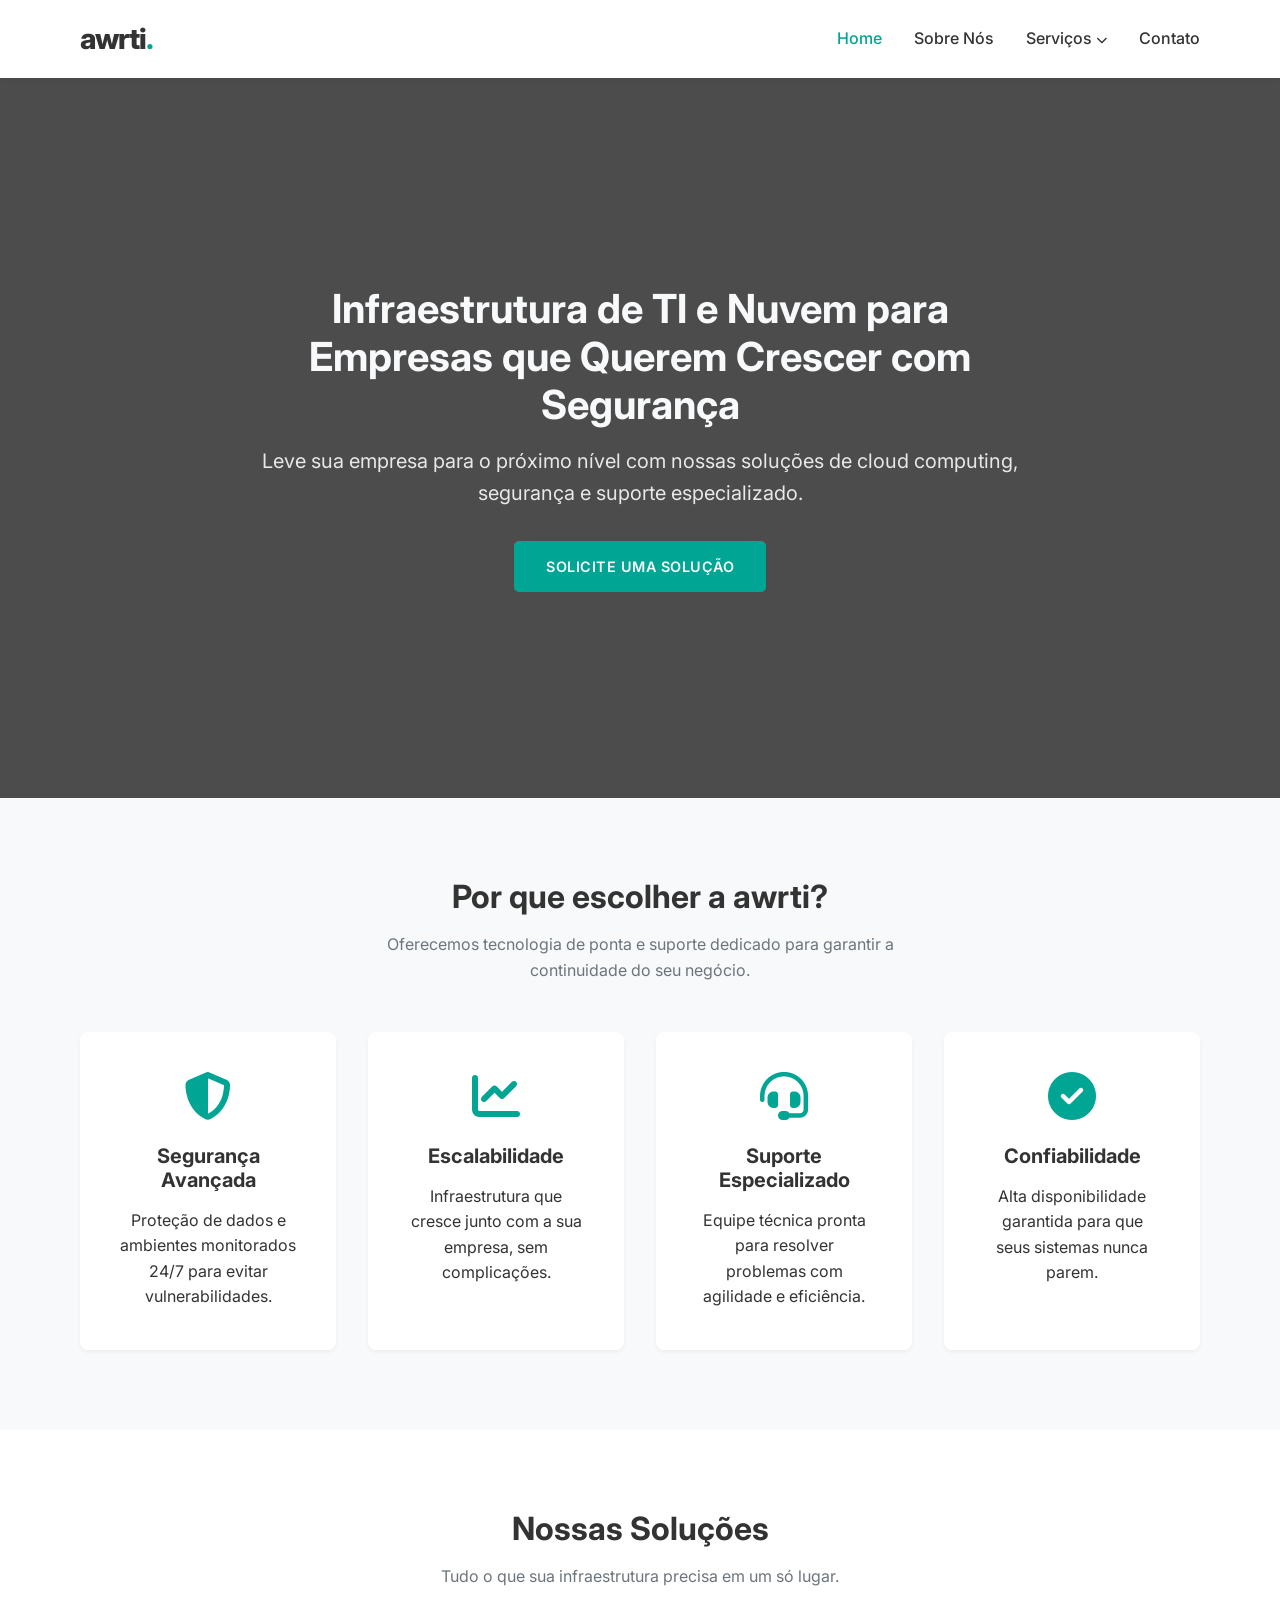
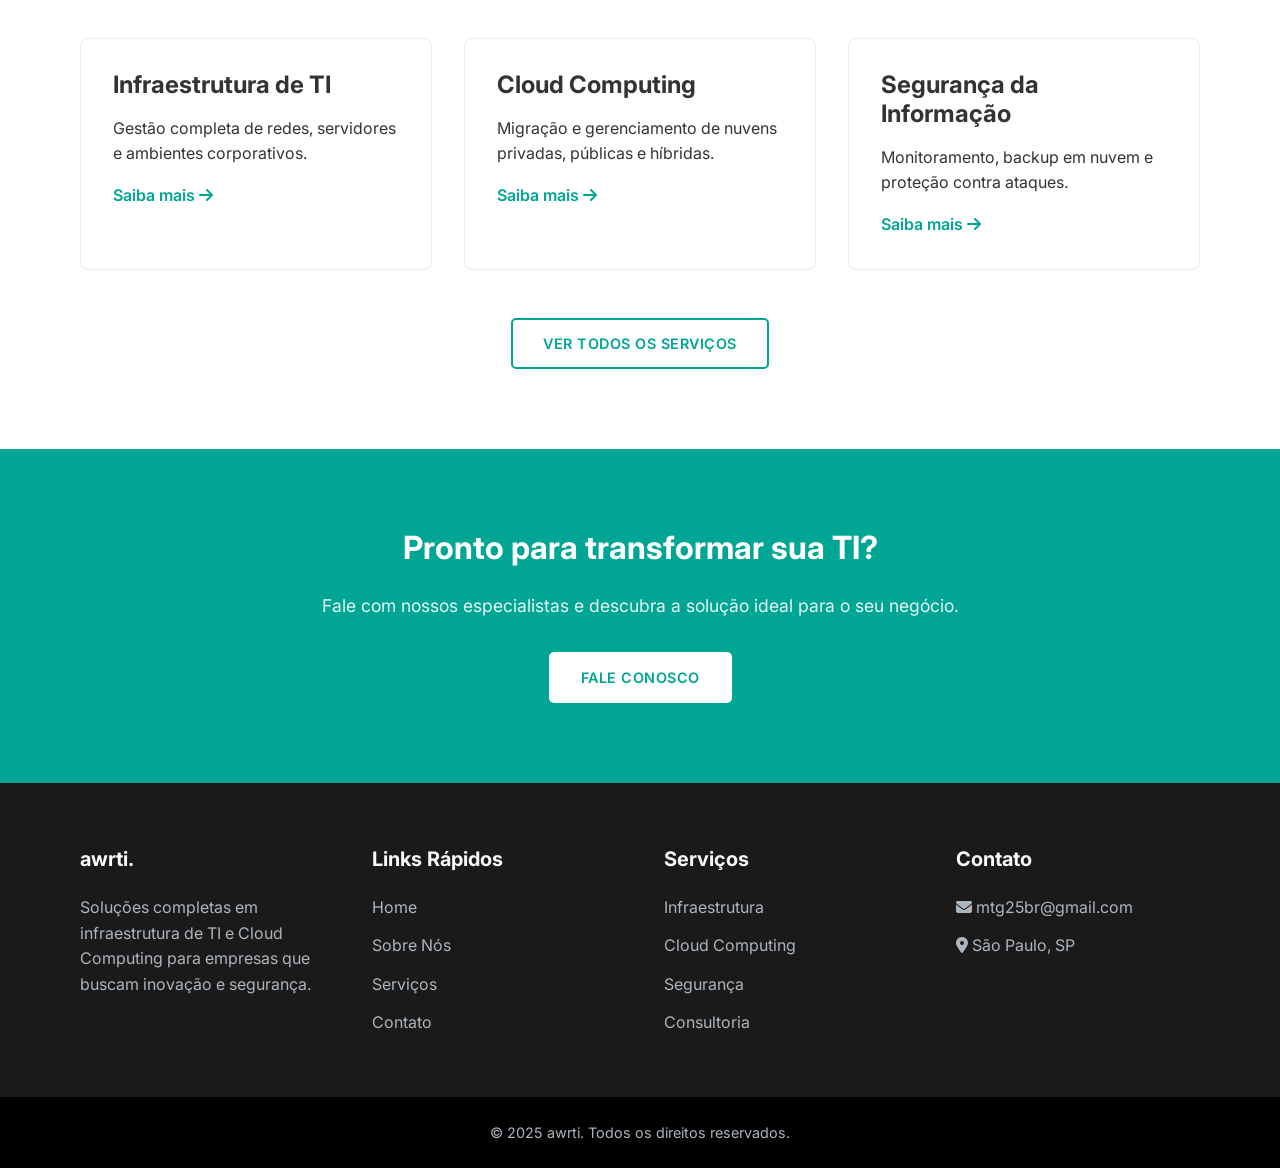
==== index.html @ c88b23f1 "Primeiro commit projeto awrti" ====
<!DOCTYPE html>
<html lang="pt-BR">

<head>
    <meta charset="UTF-8">
    <meta name="viewport" content="width=device-width, initial-scale=1.0">
    <title>awrti | Infraestrutura de TI e Cloud Computing</title>
    <meta name="description"
        content="Soluções de Infraestrutura de TI, Cloud Computing e Segurança para empresas que buscam crescimento e estabilidade.">
    <link rel="preconnect" href="https://fonts.googleapis.com">
    <link rel="preconnect" href="https://fonts.gstatic.com" crossorigin>
    <link href="https://fonts.googleapis.com/css2?family=Inter:wght@300;400;500;600;700;800&display=swap"
        rel="stylesheet">
    <link rel="stylesheet" href="https://cdnjs.cloudflare.com/ajax/libs/font-awesome/6.4.0/css/all.min.css">
    <link rel="stylesheet" href="style.css">
</head>

<body>

    <!-- Header -->
    <header>
        <div class="container">
            <nav>
                <div class="logo">awrti<span>.</span></div>
                <ul class="nav-links">
                    <li><a href="index.html" class="active">Home</a></li>
                    <li><a href="about.html">Sobre Nós</a></li>
                    <li class="dropdown">
                        <a href="services.html">Serviços <i class="fas fa-chevron-down"
                                style="font-size: 0.7em;"></i></a>
                        <ul class="dropdown-menu">
                            <li><a href="infrastructure.html">Infraestrutura</a></li>
                            <li><a href="cloud.html">Cloud Computing</a></li>
                            <li><a href="hosting.html">Hospedagem</a></li>
                            <li><a href="backup.html">Backup em Nuvem</a></li>
                            <li><a href="monitoring.html">Monitoramento</a></li>
                            <li><a href="security.html">Segurança</a></li>
                            <li><a href="virtualization.html">Virtualização</a></li>
                            <li><a href="network.html">Redes</a></li>
                            <li><a href="support.html">Suporte Técnico</a></li>
                        </ul>
                    </li>
                    <li><a href="contact.html">Contato</a></li>
                </ul>
                <div class="burger">
                    <div class="line1"></div>
                    <div class="line2"></div>
                    <div class="line3"></div>
                </div>
            </nav>
        </div>
    </header>

    <!-- Hero Section -->
    <section class="hero">
        <div class="container hero-content">
            <h1>Infraestrutura de TI e Nuvem para Empresas que Querem Crescer com Segurança</h1>
            <p>Leve sua empresa para o próximo nível com nossas soluções de cloud computing, segurança e suporte
                especializado.</p>
            <a href="contact.html" class="btn">Solicite uma Solução</a>
        </div>
    </section>

    <!-- Why Choose Us -->
    <section class="section-padding features">
        <div class="container">
            <div class="section-title text-center">
                <h2>Por que escolher a awrti?</h2>
                <p>Oferecemos tecnologia de ponta e suporte dedicado para garantir a continuidade do seu negócio.</p>
            </div>
            <div class="features-grid">
                <div class="feature-card">
                    <i class="fas fa-shield-alt feature-icon"></i>
                    <h3>Segurança Avançada</h3>
                    <p>Proteção de dados e ambientes monitorados 24/7 para evitar vulnerabilidades.</p>
                </div>
                <div class="feature-card">
                    <i class="fas fa-chart-line feature-icon"></i>
                    <h3>Escalabilidade</h3>
                    <p>Infraestrutura que cresce junto com a sua empresa, sem complicações.</p>
                </div>
                <div class="feature-card">
                    <i class="fas fa-headset feature-icon"></i>
                    <h3>Suporte Especializado</h3>
                    <p>Equipe técnica pronta para resolver problemas com agilidade e eficiência.</p>
                </div>
                <div class="feature-card">
                    <i class="fas fa-check-circle feature-icon"></i>
                    <h3>Confiabilidade</h3>
                    <p>Alta disponibilidade garantida para que seus sistemas nunca parem.</p>
                </div>
            </div>
        </div>
    </section>

    <!-- Services Summary -->
    <section class="section-padding services-preview">
        <div class="container">
            <div class="section-title text-center">
                <h2>Nossas Soluções</h2>
                <p>Tudo o que sua infraestrutura precisa em um só lugar.</p>
            </div>
            <div class="features-grid">
                <div class="service-card-preview">
                    <div class="service-content">
                        <h3>Infraestrutura de TI</h3>
                        <p>Gestão completa de redes, servidores e ambientes corporativos.</p>
                        <a href="infrastructure.html" class="service-link">Saiba mais <i
                                class="fas fa-arrow-right"></i></a>
                    </div>
                </div>
                <div class="service-card-preview">
                    <div class="service-content">
                        <h3>Cloud Computing</h3>
                        <p>Migração e gerenciamento de nuvens privadas, públicas e híbridas.</p>
                        <a href="cloud.html" class="service-link">Saiba mais <i class="fas fa-arrow-right"></i></a>
                    </div>
                </div>
                <div class="service-card-preview">
                    <div class="service-content">
                        <h3>Segurança da Informação</h3>
                        <p>Monitoramento, backup em nuvem e proteção contra ataques.</p>
                        <a href="security.html" class="service-link">Saiba mais <i class="fas fa-arrow-right"></i></a>
                    </div>
                </div>
            </div>
            <div class="text-center" style="margin-top: 3rem;">
                <a href="services.html" class="btn btn-outline">Ver Todos os Serviços</a>
            </div>
        </div>
    </section>

    <!-- Call to Action Contact -->
    <section class="section-padding" style="background-color: var(--primary-color); color: white;">
        <div class="container text-center">
            <h2 style="color: white; margin-bottom: 1.5rem;">Pronto para transformar sua TI?</h2>
            <p style="color: rgba(255,255,255,0.9); margin-bottom: 2rem; font-size: 1.1rem;">Fale com nossos
                especialistas e descubra a solução ideal para o seu negócio.</p>
            <a href="contact.html" class="btn"
                style="background-color: white; color: var(--primary-color); border-color: white;">Fale Conosco</a>
        </div>
    </section>

    <!-- Footer -->
    <footer>
        <div class="container">
            <div class="footer-grid">
                <div class="footer-col">
                    <h4>awrti<span>.</span></h4>
                    <p>Soluções completas em infraestrutura de TI e Cloud Computing para empresas que buscam inovação e
                        segurança.</p>
                </div>
                <div class="footer-col">
                    <h4>Links Rápidos</h4>
                    <ul>
                        <li><a href="index.html">Home</a></li>
                        <li><a href="about.html">Sobre Nós</a></li>
                        <li><a href="services.html">Serviços</a></li>
                        <li><a href="contact.html">Contato</a></li>
                    </ul>
                </div>
                <div class="footer-col">
                    <h4>Serviços</h4>
                    <ul>
                        <li><a href="infrastructure.html">Infraestrutura</a></li>
                        <li><a href="cloud.html">Cloud Computing</a></li>
                        <li><a href="security.html">Segurança</a></li>
                        <li><a href="support.html">Consultoria</a></li>
                    </ul>
                </div>
                <div class="footer-col">
                    <h4>Contato</h4>
                    <ul>
                        <li><i class="fas fa-envelope"></i> mtg25br@gmail.com</li>
                        <li><i class="fas fa-map-marker-alt"></i> São Paulo, SP</li>
                    </ul>
                </div>
            </div>
        </div>
        <div class="footer-bottom">
            <p>&copy; 2025 awrti. Todos os direitos reservados.</p>
        </div>
    </footer>

    <script src="script.js"></script>
</body>

</html>
---- style.css ----
/* 
   awrti - IT Infrastructure & Cloud Services 
   Primary Color: #00A594
*/

:root {
    --primary-color: #00A594;
    --primary-dark: #008f80;
    --primary-light: #e6f6f4;
    --text-color: #333333;
    --bg-light: #f8f9fa;
    --bg-white: #ffffff;
    --bg-dark: #1a1a1a;
    --text-light: #f8f9fa;
    --gray-medium: #6c757d;
    --border-color: #e9ecef;
    --font-main: 'Inter', system-ui, -apple-system, sans-serif;
    --shadow-sm: 0 2px 4px rgba(0, 0, 0, 0.05);
    --shadow-md: 0 4px 6px rgba(0, 0, 0, 0.1);
    --shadow-lg: 0 10px 15px rgba(0, 0, 0, 0.1);
    --transition: all 0.3s ease;
}

* {
    margin: 0;
    padding: 0;
    box-sizing: border-box;
}

body {
    font-family: var(--font-main);
    color: var(--text-color);
    line-height: 1.6;
    background-color: var(--bg-white);
    overflow-x: hidden;
}

a {
    text-decoration: none;
    color: inherit;
    transition: var(--transition);
}

ul {
    list-style: none;
}

img {
    max-width: 100%;
    height: auto;
    display: block;
}

/* Typography */
h1,
h2,
h3,
h4,
h5,
h6 {
    font-weight: 700;
    line-height: 1.2;
    margin-bottom: 1rem;
}

h1 {
    font-size: 2.5rem;
}

h2 {
    font-size: 2rem;
}

h3 {
    font-size: 1.5rem;
}

@media (max-width: 768px) {
    h1 {
        font-size: 2rem;
    }

    h2 {
        font-size: 1.75rem;
    }
}

/* Utilities */
.container {
    width: 90%;
    max-width: 1200px;
    margin: 0 auto;
    padding: 0 1rem;
}

.btn {
    display: inline-block;
    padding: 12px 30px;
    background-color: var(--primary-color);
    color: var(--text-light);
    border-radius: 5px;
    font-weight: 600;
    text-transform: uppercase;
    letter-spacing: 0.5px;
    border: 2px solid var(--primary-color);
    cursor: pointer;
    font-size: 0.9rem;
}

.btn:hover {
    background-color: var(--primary-dark);
    border-color: var(--primary-dark);
    transform: translateY(-2px);
    box-shadow: var(--shadow-md);
}

.btn-outline {
    background-color: transparent;
    color: var(--primary-color);
}

.btn-outline:hover {
    background-color: var(--primary-color);
    color: var(--text-light);
}

.section-padding {
    padding: 80px 0;
}

.text-center {
    text-align: center;
}

.text-primary {
    color: var(--primary-color);
}

/* Header & Nav */
header {
    background-color: var(--bg-white);
    box-shadow: var(--shadow-sm);
    position: sticky;
    top: 0;
    z-index: 1000;
    padding: 1rem 0;
}

nav {
    display: flex;
    justify-content: space-between;
    align-items: center;
}

.logo {
    font-size: 1.8rem;
    font-weight: 800;
    color: var(--text-color);
    letter-spacing: -1px;
}

.logo span {
    color: var(--primary-color);
}

.nav-links {
    display: flex;
    gap: 2rem;
    align-items: center;
}

.nav-links li {
    position: relative;
}

.nav-links a {
    font-weight: 500;
    font-size: 1rem;
    color: var(--text-color);
    padding: 10px 0;
}

.nav-links a:hover,
.nav-links a.active {
    color: var(--primary-color);
}

/* Dropdown Menu */
.dropdown-menu {
    position: absolute;
    top: 100%;
    left: 0;
    background-color: var(--bg-white);
    box-shadow: var(--shadow-md);
    border-radius: 5px;
    min-width: 200px;
    opacity: 0;
    visibility: hidden;
    transform: translateY(10px);
    transition: var(--transition);
    padding: 10px 0;
    z-index: 1001;
}

.dropdown:hover .dropdown-menu {
    opacity: 1;
    visibility: visible;
    transform: translateY(0);
}

.dropdown-menu li {
    padding: 0;
}

.dropdown-menu a {
    display: block;
    padding: 10px 20px;
    color: var(--text-color);
    font-weight: 400;
    font-size: 0.95rem;
    white-space: nowrap;
}

.dropdown-menu a:hover {
    background-color: var(--bg-light);
    color: var(--primary-color);
}

.burger {
    display: none;
    cursor: pointer;
}

.burger div {
    width: 25px;
    height: 3px;
    background-color: var(--text-color);
    margin: 5px;
    transition: var(--transition);
}

/* Hero Section */
.hero {
    background-image: linear-gradient(rgba(0, 0, 0, 0.7), rgba(0, 0, 0, 0.7)), url('https://images.unsplash.com/photo-1451187580459-43490279c0fa?ixlib=rb-4.0.3&auto=format&fit=crop&w=1950&q=80');
    background-size: cover;
    background-position: center;
    height: 80vh;
    min-height: 500px;
    display: flex;
    align-items: center;
    color: var(--text-light);
    text-align: center;
}

.hero-content {
    max-width: 800px;
    margin: 0 auto;
}

.hero p {
    font-size: 1.25rem;
    margin-bottom: 2rem;
    opacity: 0.9;
}

/* Page Headers (with background images) */
.page-header {
    background-size: cover;
    background-position: center;
    height: 300px;
    display: flex;
    align-items: center;
    justify-content: center;
    color: var(--text-light);
    text-align: center;
    position: relative;
    padding-top: 60px;
    background-color: var(--bg-dark);
    /* Fallback color */
}

.page-header::before {
    content: '';
    position: absolute;
    top: 0;
    left: 0;
    width: 100%;
    height: 100%;
    background-color: rgba(0, 0, 0, 0.6);
}

.page-header .container {
    position: relative;
    z-index: 2;
}

/* Specific Header Backgrounds */
.header-about {
    background-image: url('https://images.unsplash.com/photo-1522071820081-009f0129c71c?ixlib=rb-4.0.3&auto=format&fit=crop&w=1350&q=80');
}

.header-services {
    background-image: url('https://images.unsplash.com/photo-1542744173-8e7e53415bb0?ixlib=rb-4.0.3&auto=format&fit=crop&w=1350&q=80');
}

.header-contact {
    background-image: url('https://images.unsplash.com/photo-1486312338219-ce68d2c6f44d?ixlib=rb-4.0.3&auto=format&fit=crop&w=1350&q=80');
}

.header-infrastructure {
    background-image: url('https://images.unsplash.com/photo-1596766746830-466d13bd699f?ixlib=rb-4.0.3&auto=format&fit=crop&w=1350&q=80');
}

.header-cloud {
    background-image: url('https://images.unsplash.com/photo-1451187580459-43490279c0fa?ixlib=rb-4.0.3&auto=format&fit=crop&w=1350&q=80');
}

.header-hosting {
    background-image: url('https://images.unsplash.com/photo-1563986768494-4dee46a38531?ixlib=rb-4.0.3&auto=format&fit=crop&w=1350&q=80');
}

.header-backup {
    background-image: url('https://images.unsplash.com/photo-1544377193-33dcf4d68fb5?ixlib=rb-4.0.3&auto=format&fit=crop&w=1350&q=80');
}

.header-monitoring {
    background-image: url('https://images.unsplash.com/photo-1551288049-bebda4e38f71?ixlib=rb-4.0.3&auto=format&fit=crop&w=1350&q=80');
}

.header-security {
    background-image: url('https://images.unsplash.com/photo-1563986768609-322da13575f3?ixlib=rb-4.0.3&auto=format&fit=crop&w=1350&q=80');
}

.header-virtualization {
    background-image: url('https://images.unsplash.com/photo-1542601906990-b4d3fb7d5c73?ixlib=rb-4.0.3&auto=format&fit=crop&w=1350&q=80');
}

.header-network {
    background-image: url('https://images.unsplash.com/photo-1451187580459-43490279c0fa?ixlib=rb-4.0.3&auto=format&fit=crop&w=1350&q=80');
}

.header-support {
    background-image: url('https://images.unsplash.com/photo-1486312338219-ce68d2c6f44d?ixlib=rb-4.0.3&auto=format&fit=crop&w=1350&q=80');
}


/* Features / Benefits */
.features {
    background-color: var(--bg-light);
}

.section-title {
    margin-bottom: 3rem;
}

.section-title h2 {
    color: var(--text-color);
    margin-bottom: 1rem;
}

.section-title p {
    color: var(--gray-medium);
    max-width: 600px;
    margin: 0 auto;
}

.features-grid {
    display: grid;
    grid-template-columns: repeat(auto-fit, minmax(250px, 1fr));
    gap: 2rem;
}

.feature-card {
    background: var(--bg-white);
    padding: 2.5rem;
    border-radius: 8px;
    box-shadow: var(--shadow-sm);
    transition: var(--transition);
    text-align: center;
}

.feature-card:hover {
    transform: translateY(-10px);
    box-shadow: var(--shadow-lg);
}

.feature-icon {
    font-size: 3rem;
    color: var(--primary-color);
    margin-bottom: 1.5rem;
}

.feature-card h3 {
    margin-bottom: 1rem;
    font-size: 1.25rem;
}

/* Services Preview */
.services-preview {
    background-color: var(--bg-white);
}

.service-card-preview {
    display: flex;
    flex-direction: column;
    border: 1px solid var(--border-color);
    border-radius: 8px;
    overflow: hidden;
    transition: var(--transition);
}

.service-card-preview:hover {
    border-color: var(--primary-color);
    box-shadow: var(--shadow-md);
}

.service-content {
    padding: 2rem;
}

.service-content h3 {
    margin-bottom: 1rem;
    color: var(--text-color);
}

.service-link {
    color: var(--primary-color);
    font-weight: 600;
    margin-top: 1rem;
    display: inline-block;
}

/* About Content */
.about-content {
    display: flex;
    flex-wrap: wrap;
    align-items: center;
    gap: 4rem;
}

.about-text {
    flex: 1;
    min-width: 300px;
}

.about-image {
    flex: 1;
    min-width: 300px;
}

.about-image img {
    border-radius: 8px;
    box-shadow: var(--shadow-lg);
}

.values-grid {
    display: grid;
    grid-template-columns: repeat(auto-fit, minmax(300px, 1fr));
    gap: 2rem;
    margin-top: 3rem;
}

.value-card {
    background: var(--bg-light);
    padding: 2rem;
    border-radius: 8px;
    border-left: 4px solid var(--primary-color);
}

/* Services Page Styles */
.services-grid-page {
    display: grid;
    grid-template-columns: repeat(auto-fit, minmax(300px, 1fr));
    gap: 2rem;
}

.service-full-card {
    background: var(--bg-white);
    border-radius: 8px;
    overflow: hidden;
    box-shadow: var(--shadow-sm);
    transition: var(--transition);
    border: 1px solid var(--border-color);
    display: block;
    /* Make whole card clickable */
    color: inherit;
    text-decoration: none;
}

.service-full-card:hover {
    box-shadow: var(--shadow-md);
    border-color: var(--primary-color);
    transform: translateY(-5px);
}

.service-header {
    background-color: var(--bg-light);
    padding: 2rem;
    display: flex;
    align-items: center;
    gap: 1rem;
    border-bottom: 1px solid var(--border-color);
}

.service-header i {
    font-size: 2rem;
    color: var(--primary-color);
}

.service-body {
    padding: 2rem;
}

/* Service Detail Page */
.service-detail-content {
    display: flex;
    flex-wrap: wrap;
    gap: 4rem;
    align-items: flex-start;
}

.service-text {
    flex: 2;
    min-width: 300px;
}

.service-sidebar {
    flex: 1;
    min-width: 250px;
    background: var(--bg-light);
    padding: 2rem;
    border-radius: 8px;
}

.service-sidebar h3 {
    margin-bottom: 1.5rem;
    font-size: 1.25rem;
    border-bottom: 2px solid var(--primary-color);
    display: inline-block;
    padding-bottom: 5px;
}

.service-sidebar ul li {
    margin-bottom: 1rem;
}

.service-sidebar ul li a {
    display: block;
    padding: 10px;
    background: var(--bg-white);
    border-radius: 5px;
    transition: var(--transition);
    border: 1px solid var(--border-color);
}

.service-sidebar ul li a:hover,
.service-sidebar ul li a.active {
    background: var(--primary-color);
    color: white;
    border-color: var(--primary-color);
}

/* Contact Page Styles */
.contact-wrapper {
    display: flex;
    flex-wrap: wrap;
    gap: 4rem;
}

.contact-info {
    flex: 1;
    min-width: 300px;
}

.contact-form-container {
    flex: 2;
    min-width: 300px;
    background: var(--bg-white);
    padding: 2rem;
    border-radius: 8px;
    box-shadow: var(--shadow-md);
}

.info-item {
    display: flex;
    align-items: flex-start;
    margin-bottom: 2rem;
}

.info-item i {
    font-size: 1.5rem;
    color: var(--primary-color);
    margin-right: 1rem;
    margin-top: 5px;
}

.form-group {
    margin-bottom: 1.5rem;
}

.form-group label {
    display: block;
    margin-bottom: 0.5rem;
    font-weight: 500;
}

.form-group input,
.form-group select,
.form-group textarea {
    width: 100%;
    padding: 12px;
    border: 1px solid var(--border-color);
    border-radius: 5px;
    font-family: inherit;
    font-size: 1rem;
    transition: var(--transition);
}

.form-group input:focus,
.form-group select:focus,
.form-group textarea:focus {
    outline: none;
    border-color: var(--primary-color);
    box-shadow: 0 0 0 3px rgba(0, 165, 148, 0.1);
}

/* Footer */
footer {
    background-color: var(--bg-dark);
    color: #adb5bd;
    padding: 4rem 0 0;
}

.footer-grid {
    display: grid;
    grid-template-columns: repeat(auto-fit, minmax(200px, 1fr));
    gap: 3rem;
    margin-bottom: 3rem;
}

.footer-col h4 {
    color: var(--text-light);
    margin-bottom: 1.5rem;
    font-size: 1.25rem;
}

.footer-col ul li {
    margin-bottom: 0.8rem;
}

.footer-col ul li a:hover {
    color: var(--primary-color);
}

.footer-bottom {
    background-color: #000;
    padding: 1.5rem 0;
    text-align: center;
    font-size: 0.9rem;
}

/* Mobile Nav */
.nav-active {
    display: flex;
}

@media (max-width: 768px) {
    .nav-links {
        position: absolute;
        right: 0px;
        height: 92vh;
        top: 8vh;
        background-color: var(--bg-white);
        display: flex;
        flex-direction: column;
        align-items: center;
        width: 100%;
        /* Full width */
        transform: translateX(100%);
        transition: transform 0.5s ease-in;
        padding-top: 2rem;
        box-shadow: var(--shadow-lg);
        overflow-y: auto;
    }

    .nav-links.nav-active {
        transform: translateX(0%);
    }

    header {
        overflow: visible;
        /* Allow dropdowns to overflow if needed, but mobile usually stacks */
    }

    .nav-links {
        top: 70px;
        /* Adjust based on header height */
    }

    .burger {
        display: block;
    }

    /* Mobile Dropdown */
    .dropdown-menu {
        position: static;
        box-shadow: none;
        opacity: 1;
        visibility: visible;
        transform: none;
        background-color: var(--bg-light);
        width: 100%;
        text-align: center;
        display: none;
        /* Hidden by default on mobile */
    }

    .dropdown.active .dropdown-menu {
        display: block;
    }

    .dropdown>a::after {
        content: ' ▼';
        font-size: 0.8em;
    }
}
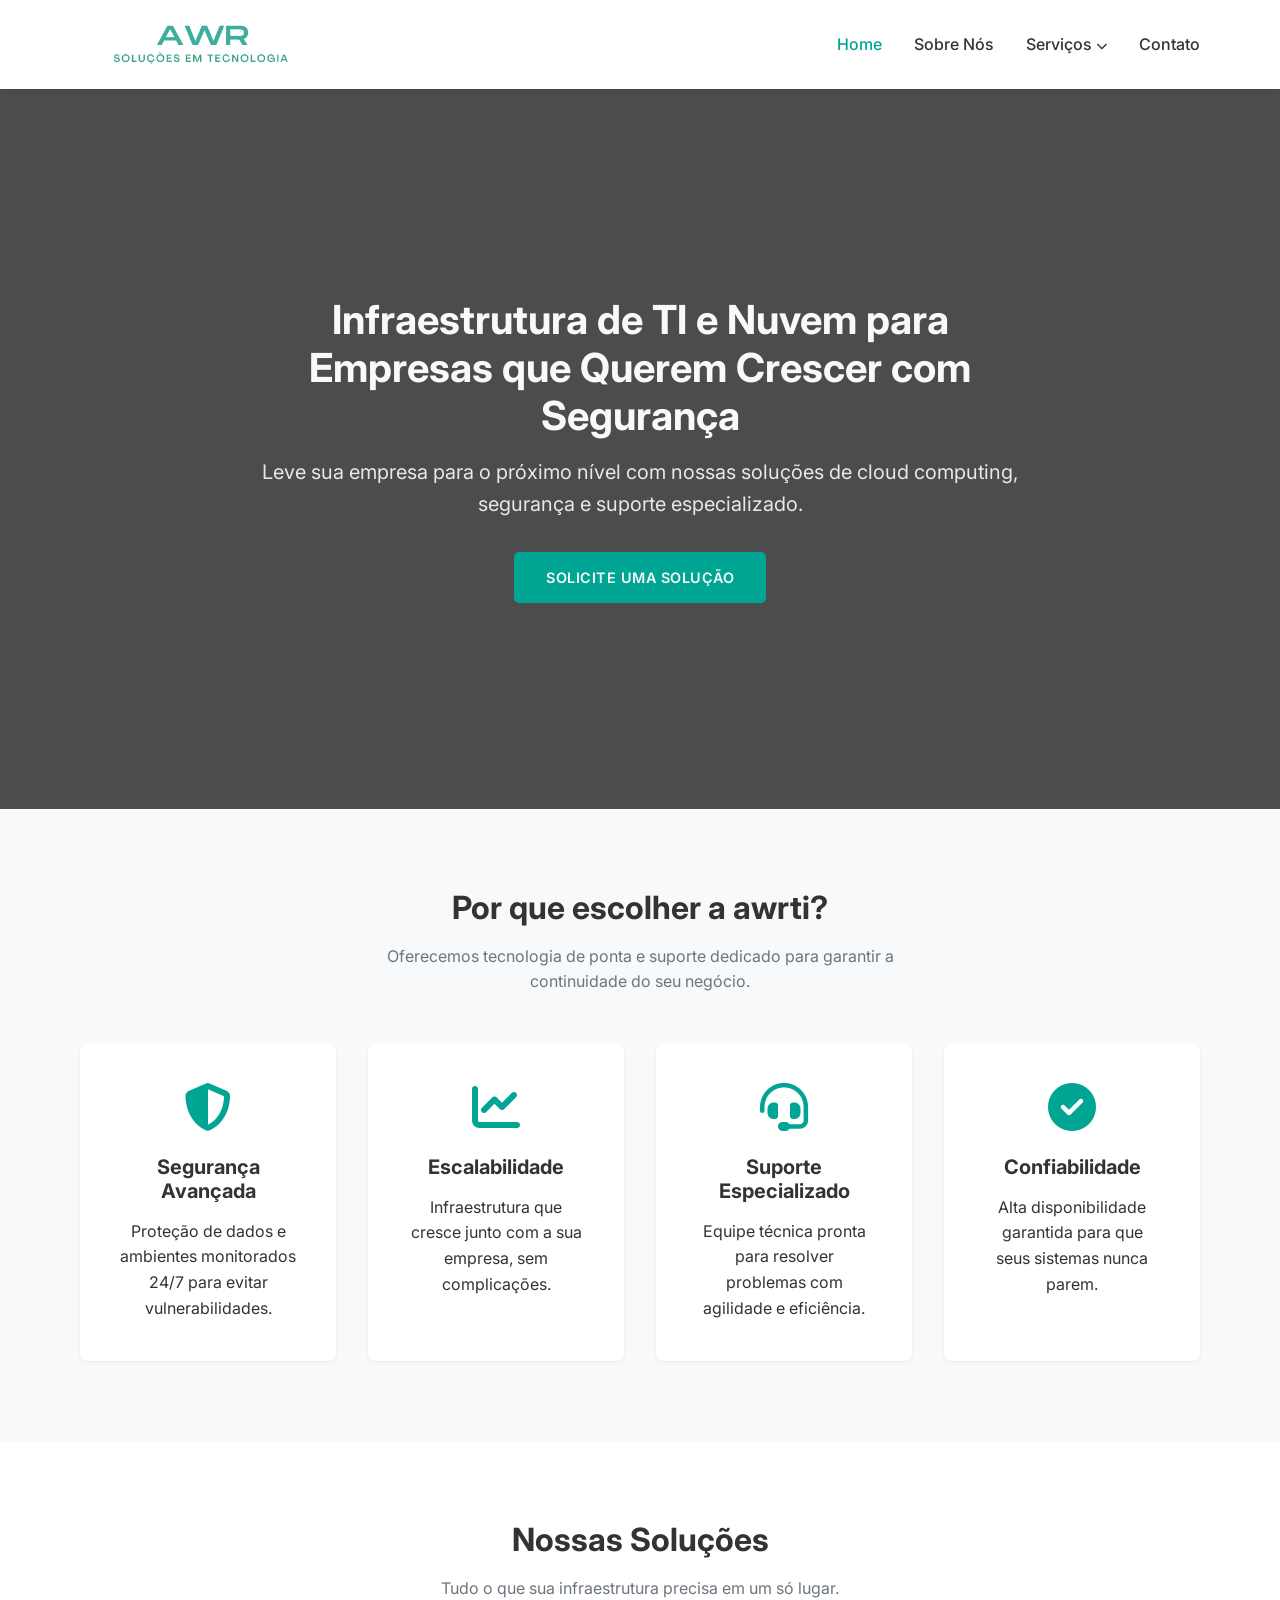
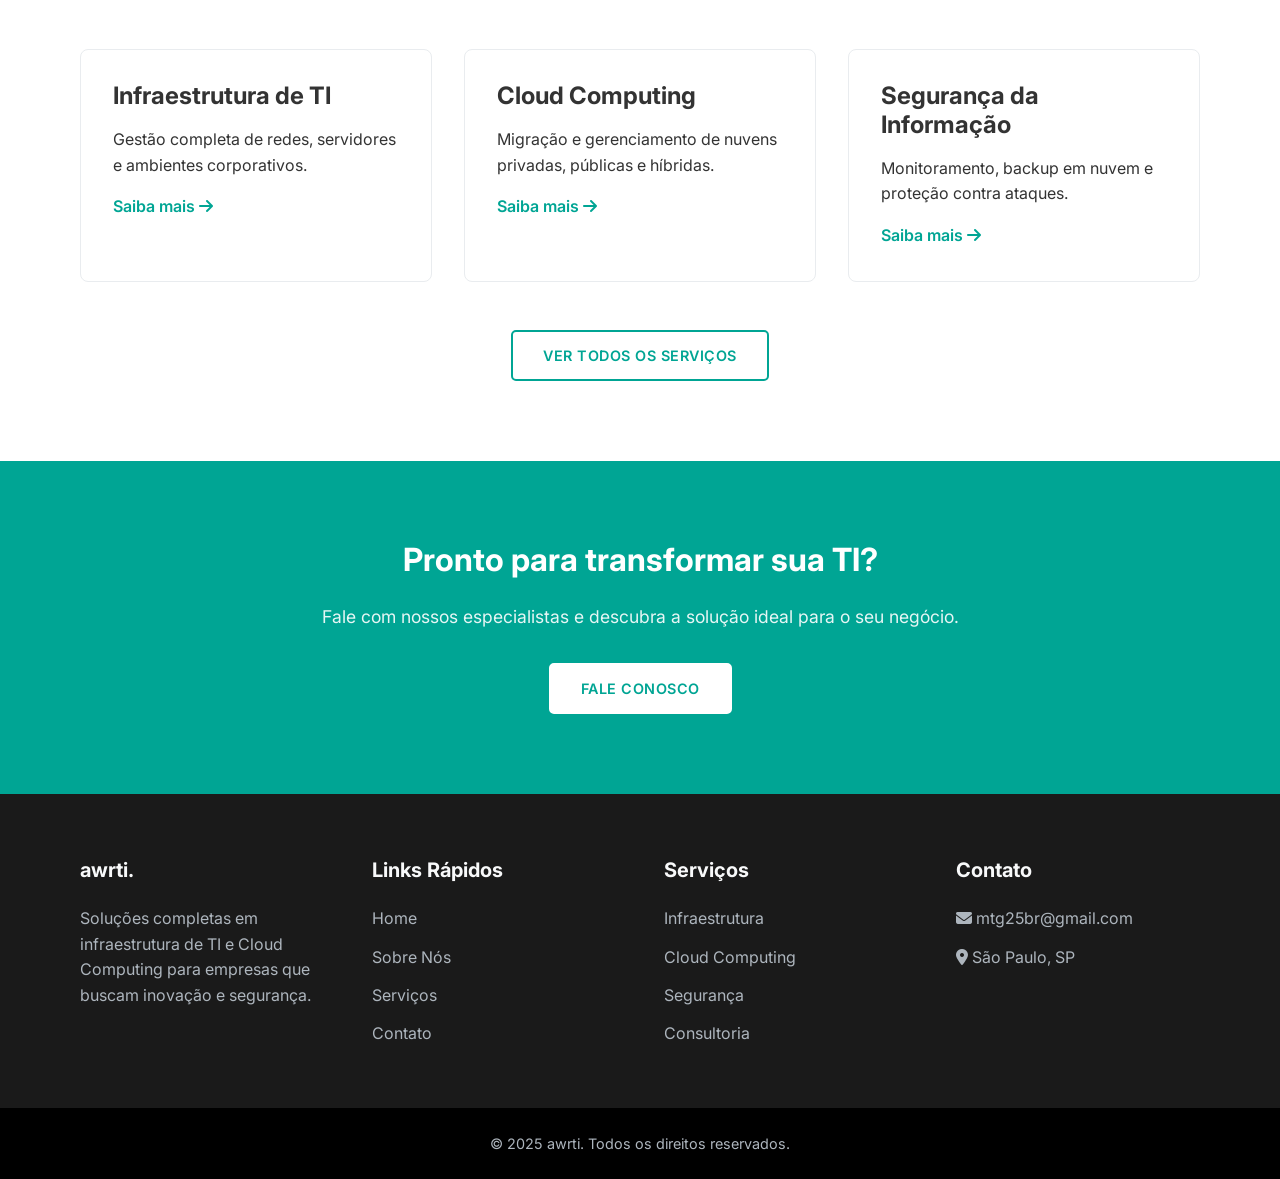
==== commit 732113a1: "Atualizado logo do header das páginas" ====
--- a/index.html
+++ b/index.html
@@ -21,7 +21,7 @@
     <header>
         <div class="container">
             <nav>
-                <div class="logo">awrti<span>.</span></div>
+                <div class="logo"><img src="./images/texto_logo_transparente.png" alt=""></div>
                 <ul class="nav-links">
                     <li><a href="index.html" class="active">Home</a></li>
                     <li><a href="about.html">Sobre Nós</a></li>
--- a/style.css
+++ b/style.css
@@ -153,14 +153,8 @@
 }
 
 .logo {
-    font-size: 1.8rem;
-    font-weight: 800;
-    color: var(--text-color);
-    letter-spacing: -1px;
-}
-
-.logo span {
-    color: var(--primary-color);
+    width: 22%;
+    padding: 0%;
 }
 
 .nav-links {
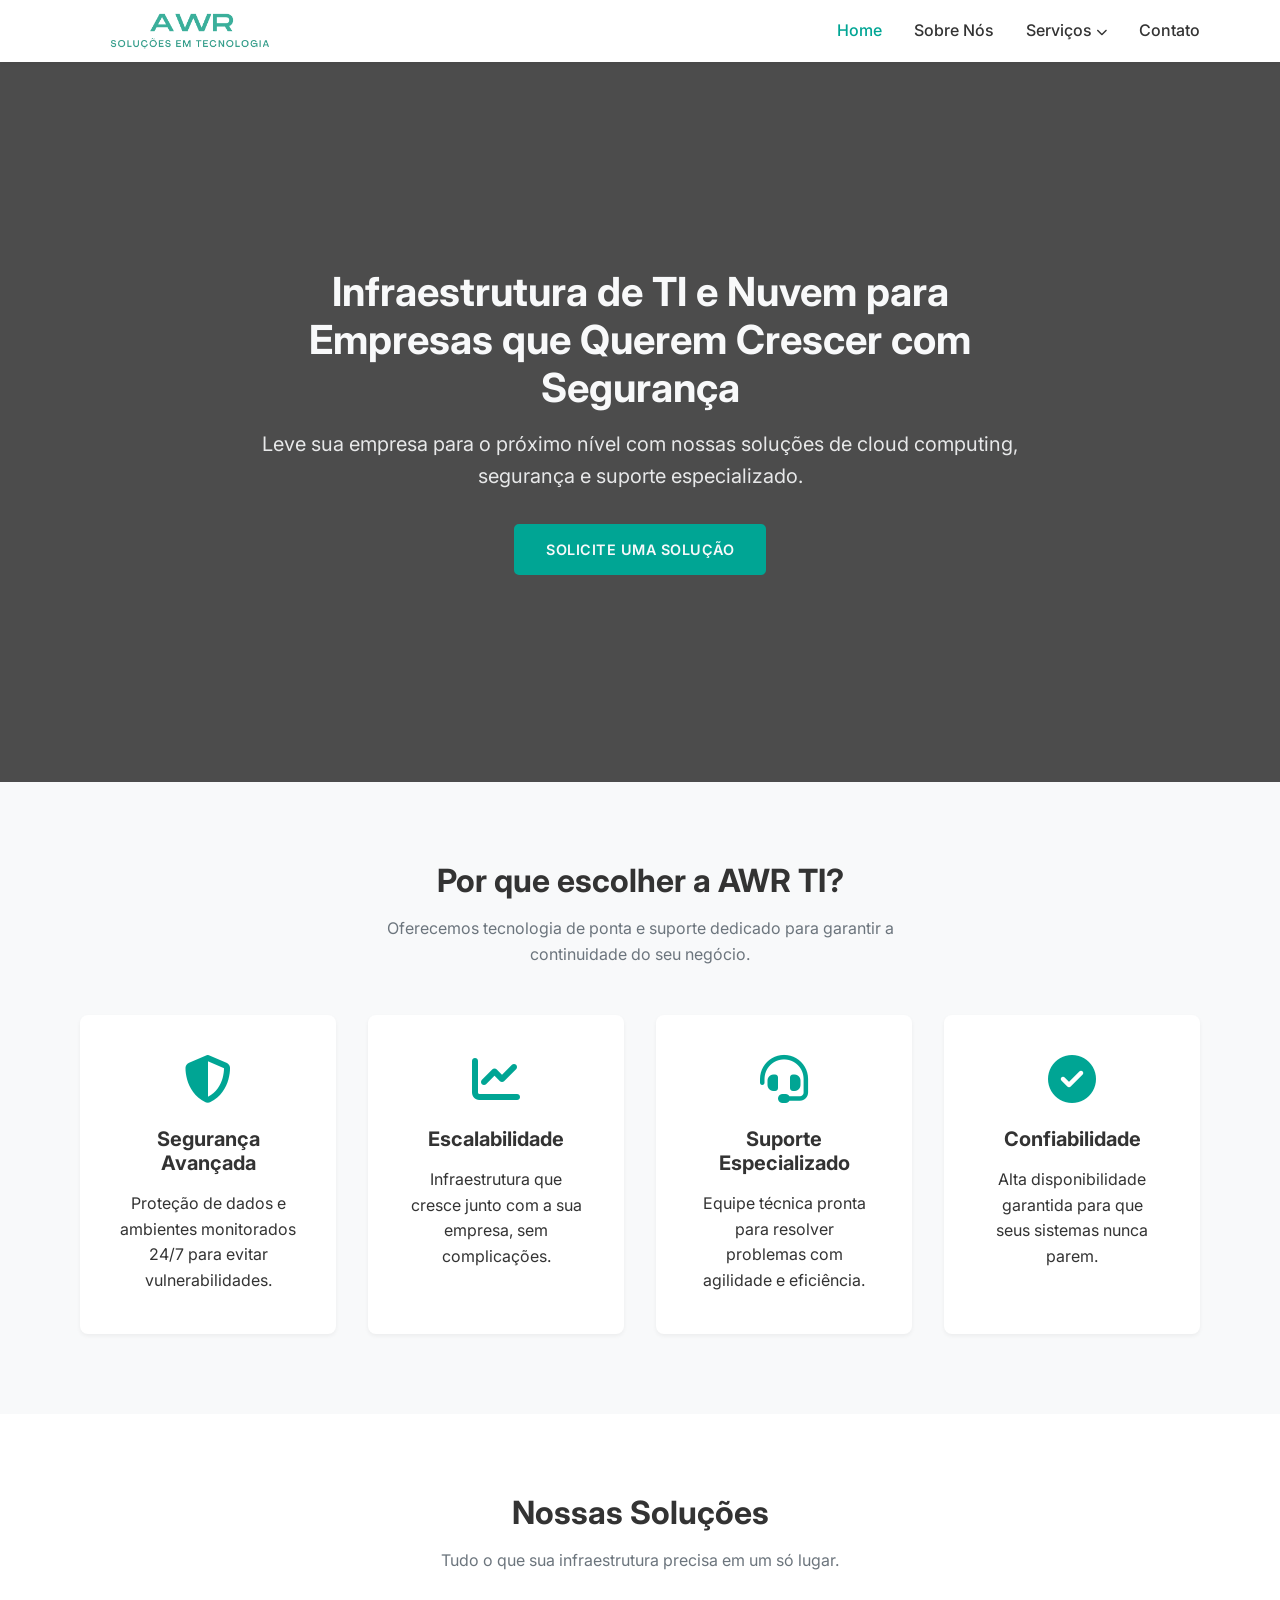
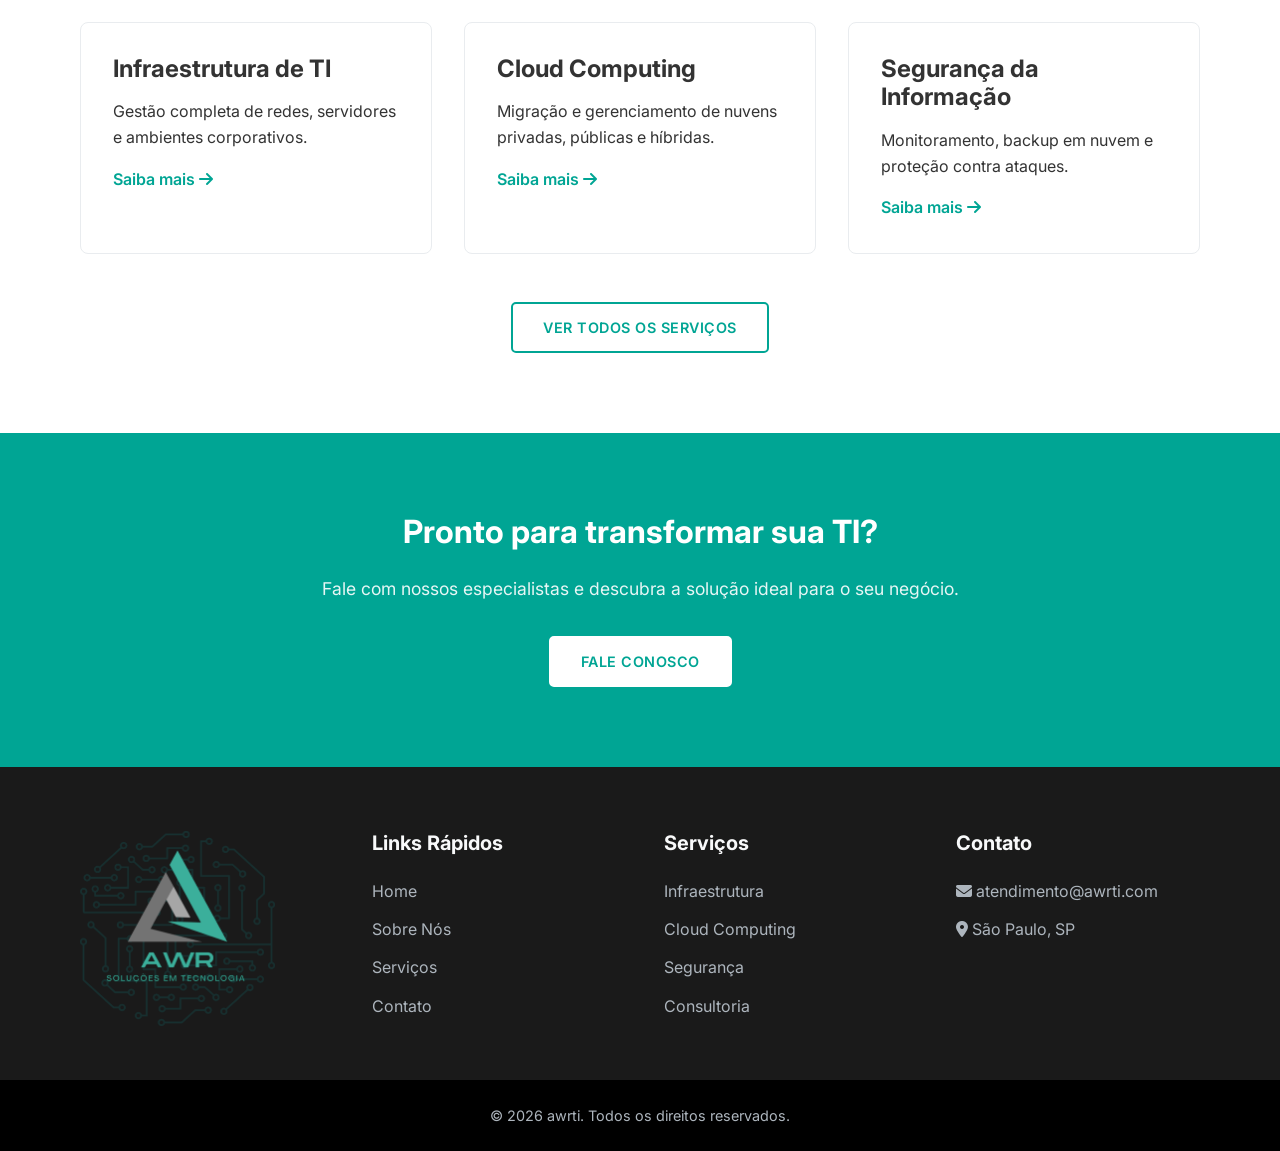
==== commit 93aba699: "Ajuste footers em algumas pages" ====
--- a/index.html
+++ b/index.html
@@ -33,11 +33,7 @@
                             <li><a href="cloud.html">Cloud Computing</a></li>
                             <li><a href="hosting.html">Hospedagem</a></li>
                             <li><a href="backup.html">Backup em Nuvem</a></li>
-                            <li><a href="monitoring.html">Monitoramento</a></li>
-                            <li><a href="security.html">Segurança</a></li>
                             <li><a href="virtualization.html">Virtualização</a></li>
-                            <li><a href="network.html">Redes</a></li>
-                            <li><a href="support.html">Suporte Técnico</a></li>
                         </ul>
                     </li>
                     <li><a href="contact.html">Contato</a></li>
@@ -65,7 +61,7 @@
     <section class="section-padding features">
         <div class="container">
             <div class="section-title text-center">
-                <h2>Por que escolher a awrti?</h2>
+                <h2>Por que escolher a AWR TI?</h2>
                 <p>Oferecemos tecnologia de ponta e suporte dedicado para garantir a continuidade do seu negócio.</p>
             </div>
             <div class="features-grid">
@@ -146,9 +142,7 @@
         <div class="container">
             <div class="footer-grid">
                 <div class="footer-col">
-                    <h4>awrti<span>.</span></h4>
-                    <p>Soluções completas em infraestrutura de TI e Cloud Computing para empresas que buscam inovação e
-                        segurança.</p>
+                    <img src="./images/logo_com_background.png" alt="logo_com_background">
                 </div>
                 <div class="footer-col">
                     <h4>Links Rápidos</h4>
@@ -171,14 +165,14 @@
                 <div class="footer-col">
                     <h4>Contato</h4>
                     <ul>
-                        <li><i class="fas fa-envelope"></i> mtg25br@gmail.com</li>
+                        <li><i class="fas fa-envelope"></i><a href="mailto:atendimento@awrti.com"> atendimento@awrti.com</a></li>
                         <li><i class="fas fa-map-marker-alt"></i> São Paulo, SP</li>
                     </ul>
                 </div>
             </div>
         </div>
         <div class="footer-bottom">
-            <p>&copy; 2025 awrti. Todos os direitos reservados.</p>
+            <p>&copy; 2026 awrti. Todos os direitos reservados.</p>
         </div>
     </footer>
 
--- a/style.css
+++ b/style.css
@@ -143,7 +143,7 @@
     position: sticky;
     top: 0;
     z-index: 1000;
-    padding: 1rem 0;
+    padding: 0.3rem 0;
 }
 
 nav {
@@ -153,7 +153,7 @@
 }
 
 .logo {
-    width: 22%;
+    width: 20%;
     padding: 0%;
 }
 
@@ -463,12 +463,15 @@
 
 /* Services Page Styles */
 .services-grid-page {
-    display: grid;
-    grid-template-columns: repeat(auto-fit, minmax(300px, 1fr));
+    display: flex;
+    flex-wrap: wrap;
+    justify-content: center;
     gap: 2rem;
 }
 
 .service-full-card {
+    flex: 0 1 calc(33.333% - 2rem);
+    min-width: 300px;
     background: var(--bg-white);
     border-radius: 8px;
     overflow: hidden;
@@ -476,7 +479,6 @@
     transition: var(--transition);
     border: 1px solid var(--border-color);
     display: block;
-    /* Make whole card clickable */
     color: inherit;
     text-decoration: none;
 }
@@ -623,6 +625,11 @@
     background-color: var(--bg-dark);
     color: #adb5bd;
     padding: 4rem 0 0;
+}
+
+.footer-col:first-of-type{
+    width: 80%;
+    height: auto;
 }
 
 .footer-grid {
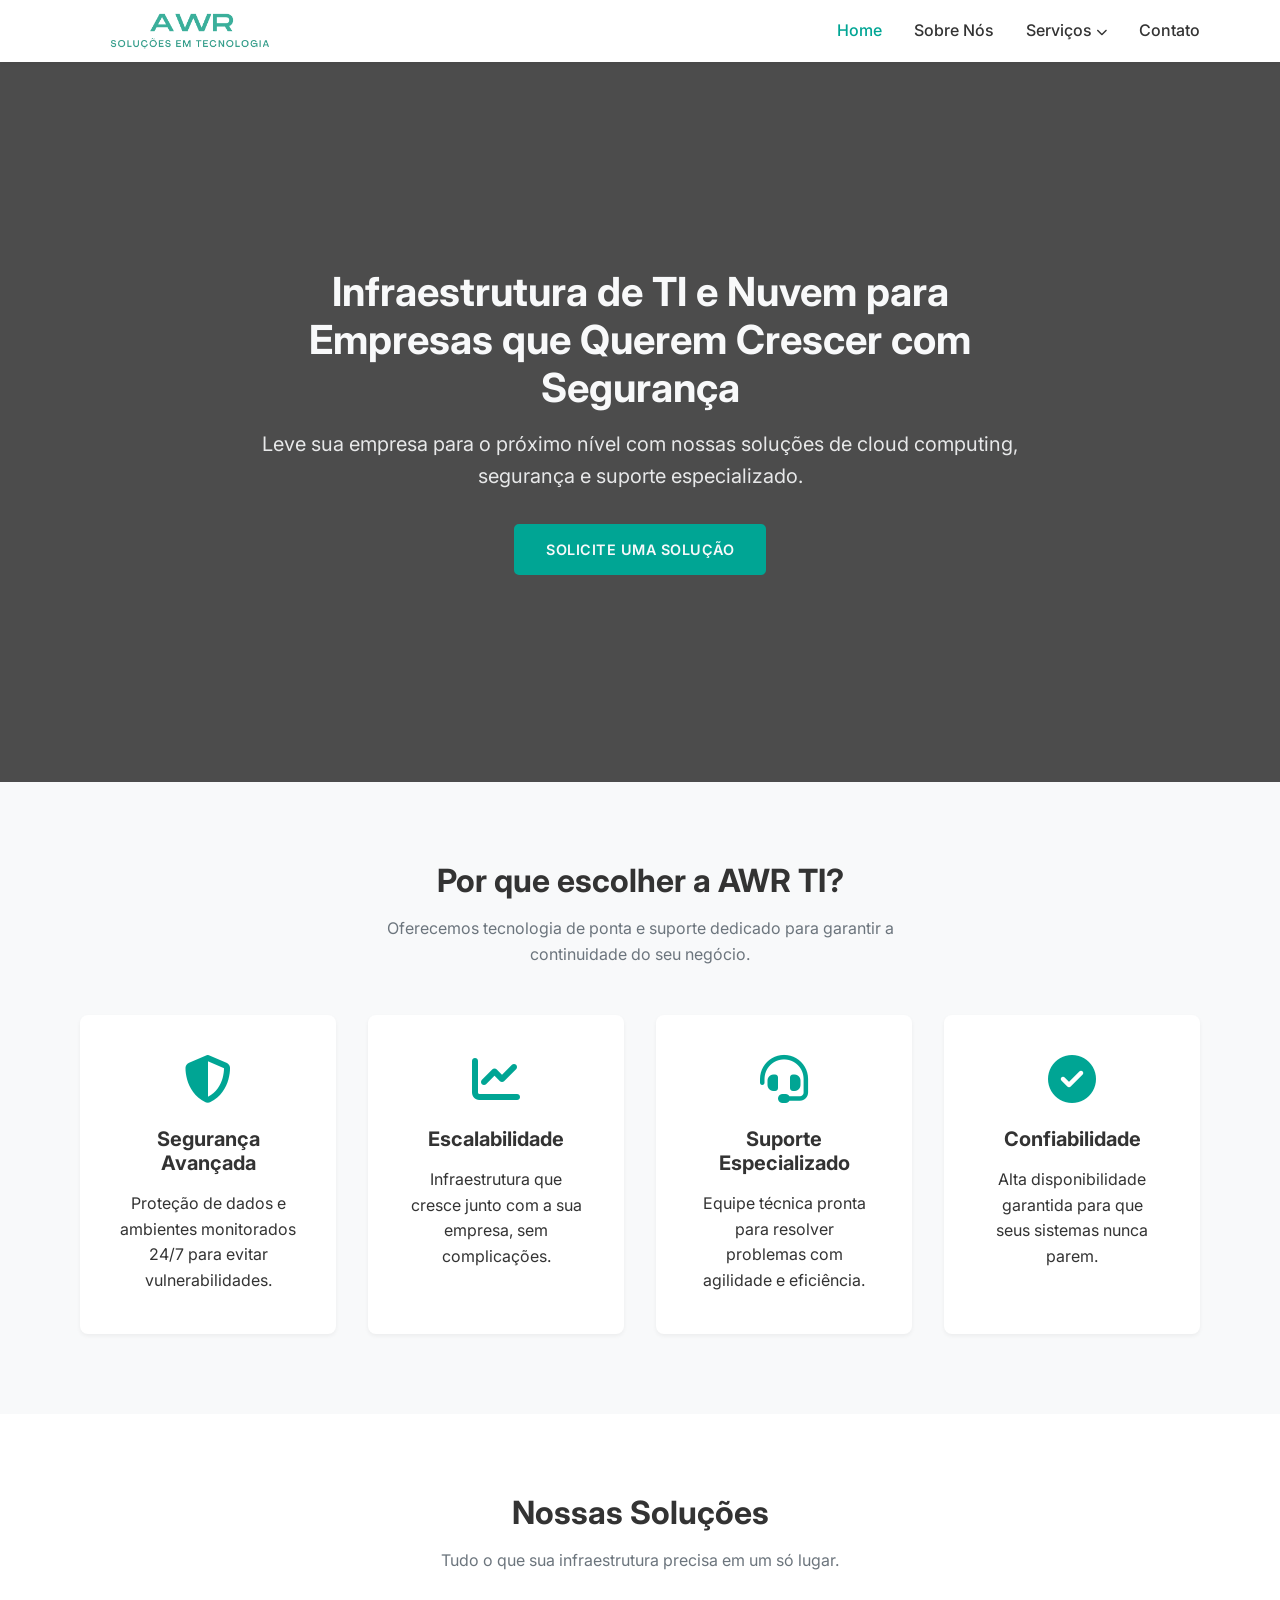
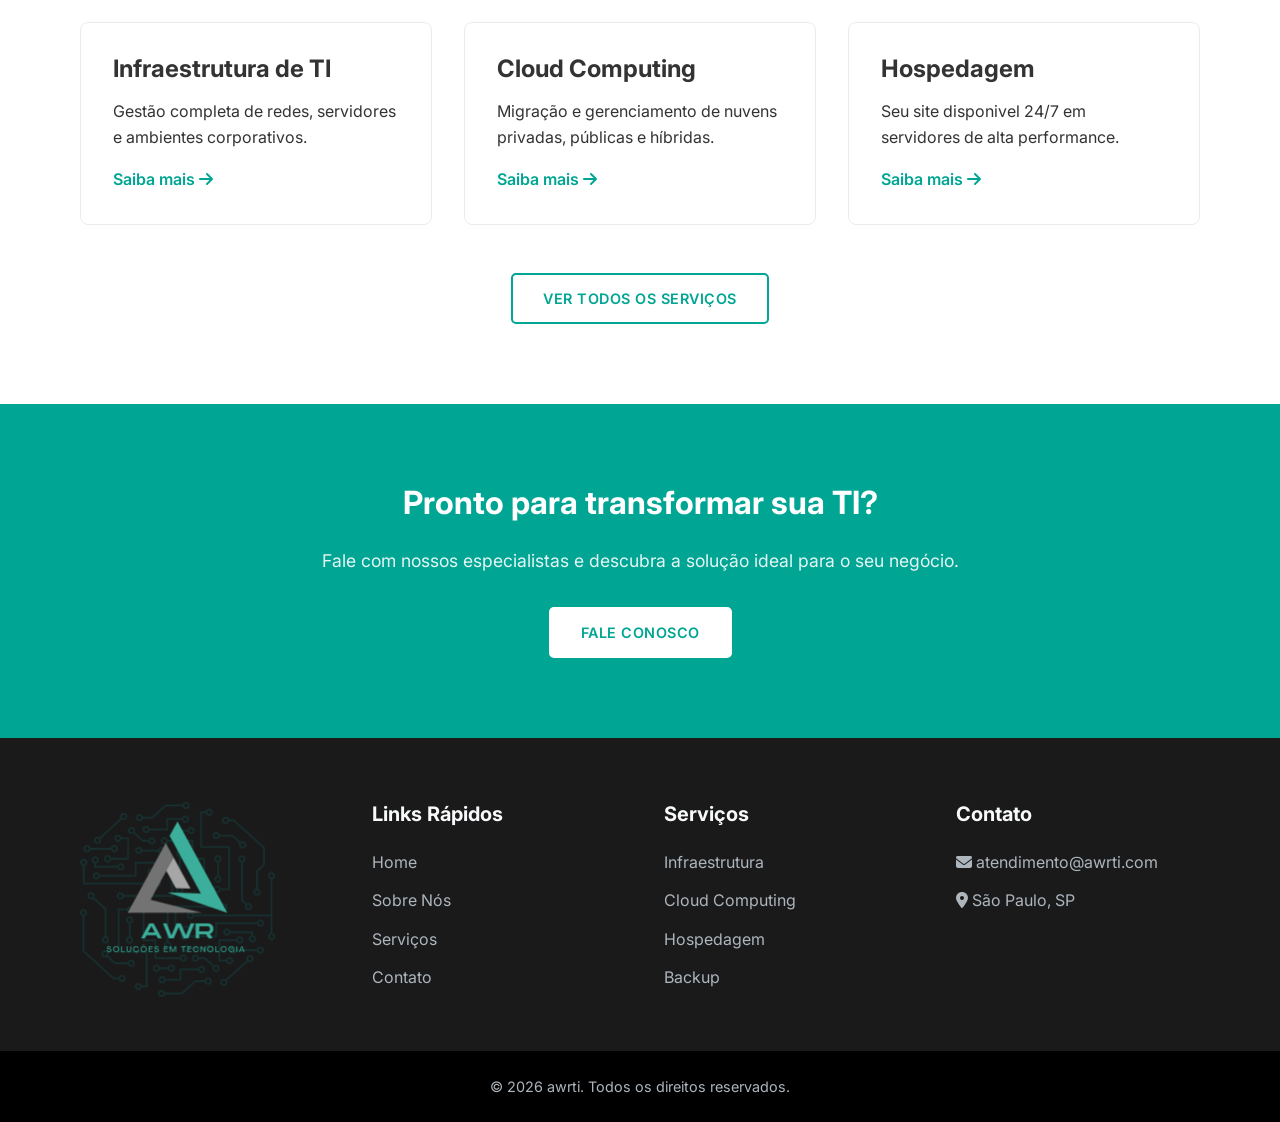
==== commit 7dd02fad: "Ajustado serviços do footer" ====
--- a/index.html
+++ b/index.html
@@ -114,9 +114,9 @@
                 </div>
                 <div class="service-card-preview">
                     <div class="service-content">
-                        <h3>Segurança da Informação</h3>
-                        <p>Monitoramento, backup em nuvem e proteção contra ataques.</p>
-                        <a href="security.html" class="service-link">Saiba mais <i class="fas fa-arrow-right"></i></a>
+                        <h3>Hospedagem</h3>
+                        <p>Seu site disponivel 24/7 em servidores de alta performance.</p>
+                        <a href="hosting.html" class="service-link">Saiba mais <i class="fas fa-arrow-right"></i></a>
                     </div>
                 </div>
             </div>
@@ -158,8 +158,8 @@
                     <ul>
                         <li><a href="infrastructure.html">Infraestrutura</a></li>
                         <li><a href="cloud.html">Cloud Computing</a></li>
-                        <li><a href="security.html">Segurança</a></li>
-                        <li><a href="support.html">Consultoria</a></li>
+                        <li><a href="hosting.html">Hospedagem</a></li>
+                        <li><a href="backup.html">Backup</a></li>
                     </ul>
                 </div>
                 <div class="footer-col">
--- a/style.css
+++ b/style.css
@@ -302,7 +302,7 @@
 }
 
 .header-infrastructure {
-    background-image: url('https://images.unsplash.com/photo-1596766746830-466d13bd699f?ixlib=rb-4.0.3&auto=format&fit=crop&w=1350&q=80');
+    background-image: url('./images/img.infra.jpg');
 }
 
 .header-cloud {
@@ -310,33 +310,16 @@
 }
 
 .header-hosting {
-    background-image: url('https://images.unsplash.com/photo-1563986768494-4dee46a38531?ixlib=rb-4.0.3&auto=format&fit=crop&w=1350&q=80');
+    background-image: url('./images/img.hosting.jpg');
 }
 
 .header-backup {
-    background-image: url('https://images.unsplash.com/photo-1544377193-33dcf4d68fb5?ixlib=rb-4.0.3&auto=format&fit=crop&w=1350&q=80');
-}
-
-.header-monitoring {
-    background-image: url('https://images.unsplash.com/photo-1551288049-bebda4e38f71?ixlib=rb-4.0.3&auto=format&fit=crop&w=1350&q=80');
-}
-
-.header-security {
-    background-image: url('https://images.unsplash.com/photo-1563986768609-322da13575f3?ixlib=rb-4.0.3&auto=format&fit=crop&w=1350&q=80');
+    background-image: url('./images/img.backup.jpg');
 }
 
 .header-virtualization {
-    background-image: url('https://images.unsplash.com/photo-1542601906990-b4d3fb7d5c73?ixlib=rb-4.0.3&auto=format&fit=crop&w=1350&q=80');
-}
-
-.header-network {
-    background-image: url('https://images.unsplash.com/photo-1451187580459-43490279c0fa?ixlib=rb-4.0.3&auto=format&fit=crop&w=1350&q=80');
-}
-
-.header-support {
-    background-image: url('https://images.unsplash.com/photo-1486312338219-ce68d2c6f44d?ixlib=rb-4.0.3&auto=format&fit=crop&w=1350&q=80');
-}
-
+    background-image: url('./images/img.virtualizacao.webp');
+}
 
 /* Features / Benefits */
 .features {
